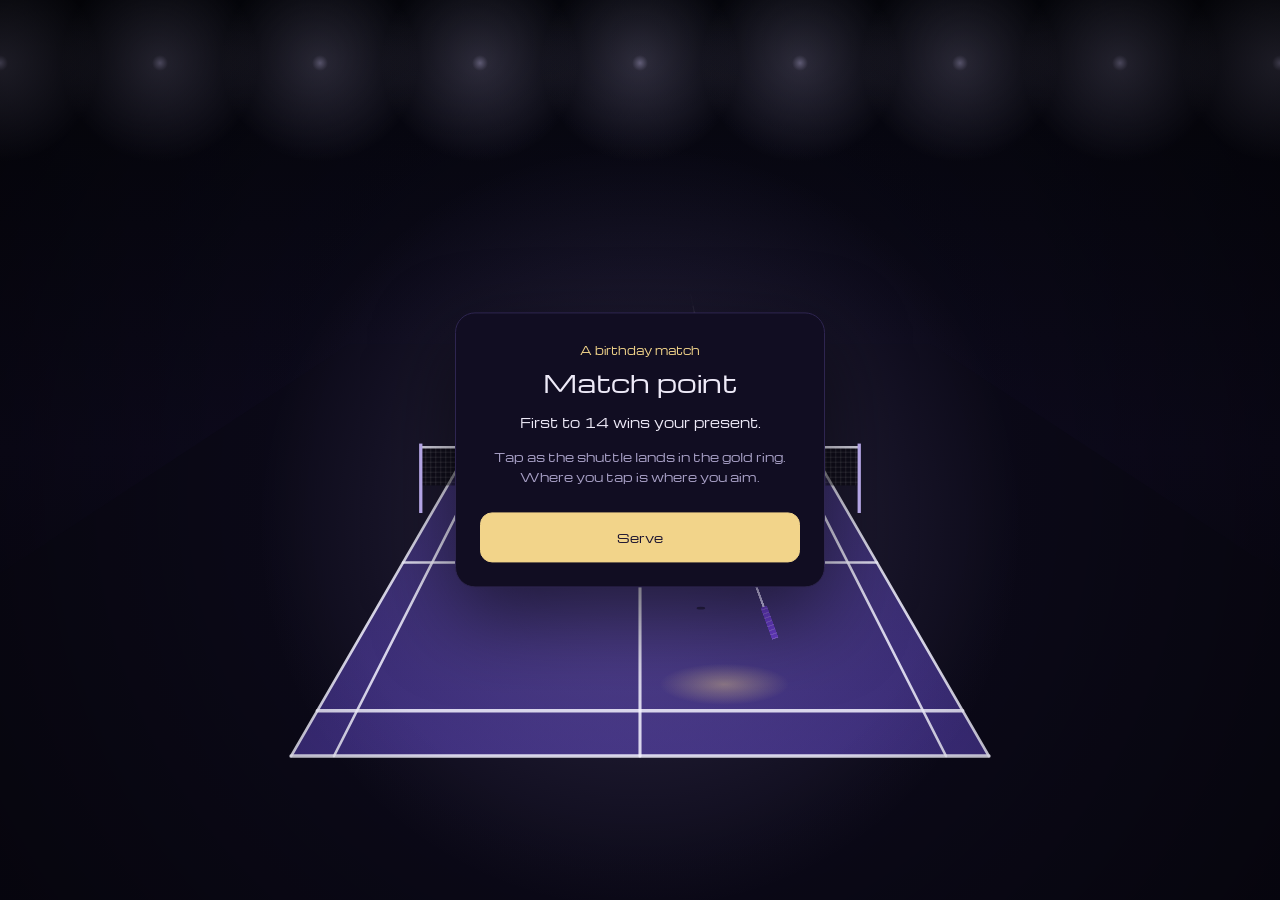
==== beta.html @ b4b5af97 "Initial release Co-Authored-By: Claude Opus 5.5 <noreply@anthropic.com>" ====
<!doctype html>
<html lang="en">
<head>
  <meta charset="utf-8">
  <meta name="viewport" content="width=device-width, initial-scale=1, viewport-fit=cover">
  <meta name="theme-color" content="#05060d">
  <meta name="robots" content="noindex">
  <title>Match point</title>
  <link rel="icon" href="data:image/svg+xml,%3Csvg xmlns='http://www.w3.org/2000/svg' viewBox='0 0 32 32'%3E%3Crect width='32' height='32' rx='7' fill='%2305060d'/%3E%3Ccircle cx='16' cy='21' r='4' fill='%23f2d48a'/%3E%3Cpath d='M12 18 8 6h16l-4 12' fill='none' stroke='%23eeeaf8' stroke-width='2'/%3E%3C/svg%3E">
  <link rel="preconnect" href="https://fonts.googleapis.com">
  <link rel="preconnect" href="https://fonts.gstatic.com" crossorigin>
  <link rel="stylesheet" href="https://fonts.googleapis.com/css2?family=Michroma&display=swap">
  <link rel="stylesheet" href="beta.css">
</head>
<body data-screen="intro">
  <canvas id="court" aria-hidden="true"></canvas>

  <header class="scoreboard" aria-live="polite">
    <span class="who you">KHADIJA</span>
    <span id="score-you" class="points">0</span>
    <span class="dash" aria-hidden="true"></span>
    <span id="score-cpu" class="points">0</span>
    <span class="who">CPU</span>
  </header>

  <p id="callout" class="callout" aria-live="polite"></p>
  <p class="serve-hint">Tap anywhere to serve</p>

  <section class="card" data-for="intro" aria-labelledby="intro-title">
    <p class="eyebrow">A birthday match</p>
    <h1 id="intro-title">Match point</h1>
    <p class="lead">First to 14 wins your present.</p>
    <p class="how">Tap as the shuttle lands in the gold ring. Where you tap is where you aim.</p>
    <button id="start" class="button primary" type="button">Serve</button>
  </section>

  <section class="card" data-for="result" aria-labelledby="result-title" aria-live="polite">
    <h2 id="result-title"></h2>
    <p id="result-score" class="final"></p>
    <p id="result-note" class="how"></p>
    <div class="actions">
      <a id="prize" class="button primary" href="#">Open your present</a>
      <button id="rematch" class="button" type="button">Rematch</button>
    </div>
  </section>

  <script src="prize.js"></script>
  <script src="engine.js"></script>
  <script src="beta.js"></script>
</body>
</html>
---- beta.css ----
/* Beta build: violet court, gold accents. */
:root {
  --night: #05060d;
  --card: #110d22;
  --edge: #2e2550;
  --text: #eeeaf8;
  --muted: #a8a0c6;
  --violet: #7c4fe6;
  --gold: #f2d48a;
}

* { box-sizing: border-box; margin: 0; }

html, body {
  height: 100%;
  overflow: hidden;
  background: var(--night);
  color: var(--text);
  overscroll-behavior: none;
}

body {
  font-family: "Michroma", "Eurostile", sans-serif;
  -webkit-user-select: none;
  user-select: none;
  -webkit-tap-highlight-color: transparent;
  touch-action: manipulation;
}

#court {
  position: fixed;
  inset: 0;
  width: 100%;
  height: 100%;
  touch-action: none;
}

/* Scoreboard */
.scoreboard {
  position: fixed;
  top: max(14px, env(safe-area-inset-top));
  left: 50%;
  display: flex;
  align-items: center;
  gap: 12px;
  padding: 10px 16px;
  border: 1px solid var(--edge);
  border-radius: 12px;
  background: var(--card);
  transform: translate(-50%, -10px);
  opacity: 0;
  pointer-events: none;
  transition: opacity 0.4s, transform 0.4s;
}

body:not([data-screen="intro"]) .scoreboard {
  opacity: 1;
  transform: translate(-50%, 0);
}

.who { font-size: 0.66rem; color: var(--muted); }
.who.you { color: var(--gold); }

.points {
  min-width: 2ch;
  font-size: 1.45rem;
  line-height: 1;
  text-align: center;
  font-variant-numeric: tabular-nums;
}

.points.bump { animation: bump 0.45s cubic-bezier(0.2, 0.9, 0.3, 1.4); }
.dash { width: 10px; height: 2px; background: var(--edge); }

.callout {
  position: fixed;
  top: 42%;
  left: 0;
  right: 0;
  text-align: center;
  font-size: clamp(1.1rem, 5.4vw, 1.5rem);
  opacity: 0;
  pointer-events: none;
}

.callout.show { animation: callout 0.9s ease-out; }
.callout.accent { color: var(--gold); }

.serve-hint {
  position: fixed;
  bottom: max(26px, env(safe-area-inset-bottom));
  left: 16px;
  right: 16px;
  text-align: center;
  font-size: 0.72rem;
  color: var(--muted);
  opacity: 0;
  pointer-events: none;
  transition: opacity 0.3s;
}

body[data-screen="match"][data-phase="serve"] .serve-hint { opacity: 1; }

/* Cards */
.card {
  position: fixed;
  left: 50%;
  top: 50%;
  width: min(100vw - 32px, 370px);
  padding: 30px 24px 24px;
  border: 1px solid var(--edge);
  border-radius: 20px;
  background: var(--card);
  box-shadow: 0 30px 80px rgba(0, 0, 0, 0.55);
  text-align: center;
  transform: translate(-50%, -46%);
  opacity: 0;
  visibility: hidden;
  transition: opacity 0.35s, transform 0.35s, visibility 0s 0.35s;
}

body[data-screen="intro"] [data-for="intro"],
body[data-screen="result"] [data-for="result"] {
  transform: translate(-50%, -50%);
  opacity: 1;
  visibility: visible;
  transition: opacity 0.45s, transform 0.45s cubic-bezier(0.2, 0.8, 0.2, 1);
}

.eyebrow {
  font-size: 0.66rem;
  color: var(--gold);
}

h1, h2 {
  margin-top: 10px;
  font-size: 1.55rem;
  font-weight: 400;
  line-height: 1.2;
}

.lead {
  margin-top: 14px;
  font-size: 0.82rem;
  line-height: 1.6;
}

.how {
  margin: 14px 0 24px;
  font-size: 0.72rem;
  line-height: 1.8;
  color: var(--muted);
}

.final {
  margin-top: 12px;
  font-size: 2.4rem;
  font-variant-numeric: tabular-nums;
  color: var(--gold);
}

.actions { display: grid; gap: 12px; }

.button {
  display: inline-flex;
  align-items: center;
  justify-content: center;
  min-height: 50px;
  width: 100%;
  padding: 0 20px;
  border: 1px solid var(--edge);
  border-radius: 12px;
  background: none;
  color: var(--text);
  font: inherit;
  font-size: 0.78rem;
  text-decoration: none;
  cursor: pointer;
  transition: transform 0.15s, background 0.2s;
}

.button:active { transform: scale(0.97); }

.button.primary {
  border-color: var(--gold);
  background: var(--gold);
  color: #1a1230;
}

.button:focus-visible {
  outline: 2px solid var(--gold);
  outline-offset: 3px;
}

@keyframes bump {
  40% { transform: scale(1.4); color: var(--gold); }
}

@keyframes callout {
  0% { opacity: 0; transform: translateY(10px); }
  20% { opacity: 1; transform: none; }
  70% { opacity: 1; }
  100% { opacity: 0; transform: translateY(-14px); }
}

@media (prefers-reduced-motion: reduce) {
  *, *::before, *::after { animation-duration: 0.01s !important; transition-duration: 0.01s !important; }
}
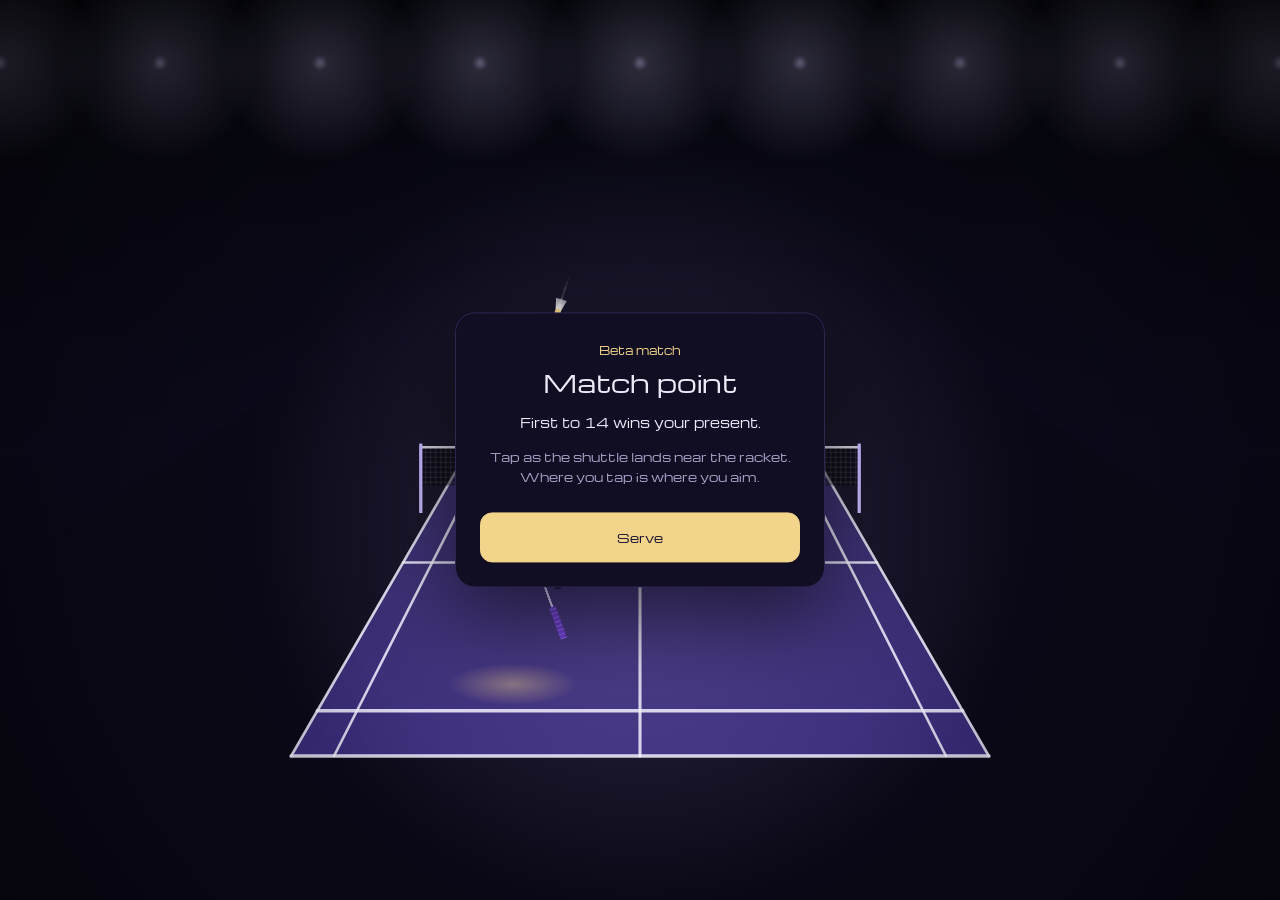
==== commit af36d081: "Update text for player and match description" ====
--- a/beta.html
+++ b/beta.html
@@ -16,7 +16,7 @@
   <canvas id="court" aria-hidden="true"></canvas>
 
   <header class="scoreboard" aria-live="polite">
-    <span class="who you">KHADIJA</span>
+    <span class="who you">PLAYER</span>
     <span id="score-you" class="points">0</span>
     <span class="dash" aria-hidden="true"></span>
     <span id="score-cpu" class="points">0</span>
@@ -27,10 +27,10 @@
   <p class="serve-hint">Tap anywhere to serve</p>
 
   <section class="card" data-for="intro" aria-labelledby="intro-title">
-    <p class="eyebrow">A birthday match</p>
+    <p class="eyebrow">Beta match</p>
     <h1 id="intro-title">Match point</h1>
     <p class="lead">First to 14 wins your present.</p>
-    <p class="how">Tap as the shuttle lands in the gold ring. Where you tap is where you aim.</p>
+    <p class="how">Tap as the shuttle lands near the racket. Where you tap is where you aim.</p>
     <button id="start" class="button primary" type="button">Serve</button>
   </section>
 
@@ -39,7 +39,7 @@
     <p id="result-score" class="final"></p>
     <p id="result-note" class="how"></p>
     <div class="actions">
-      <a id="prize" class="button primary" href="#">Open your present</a>
+      <a id="prize" class="button primary" href="#">Open your prize</a>
       <button id="rematch" class="button" type="button">Rematch</button>
     </div>
   </section>
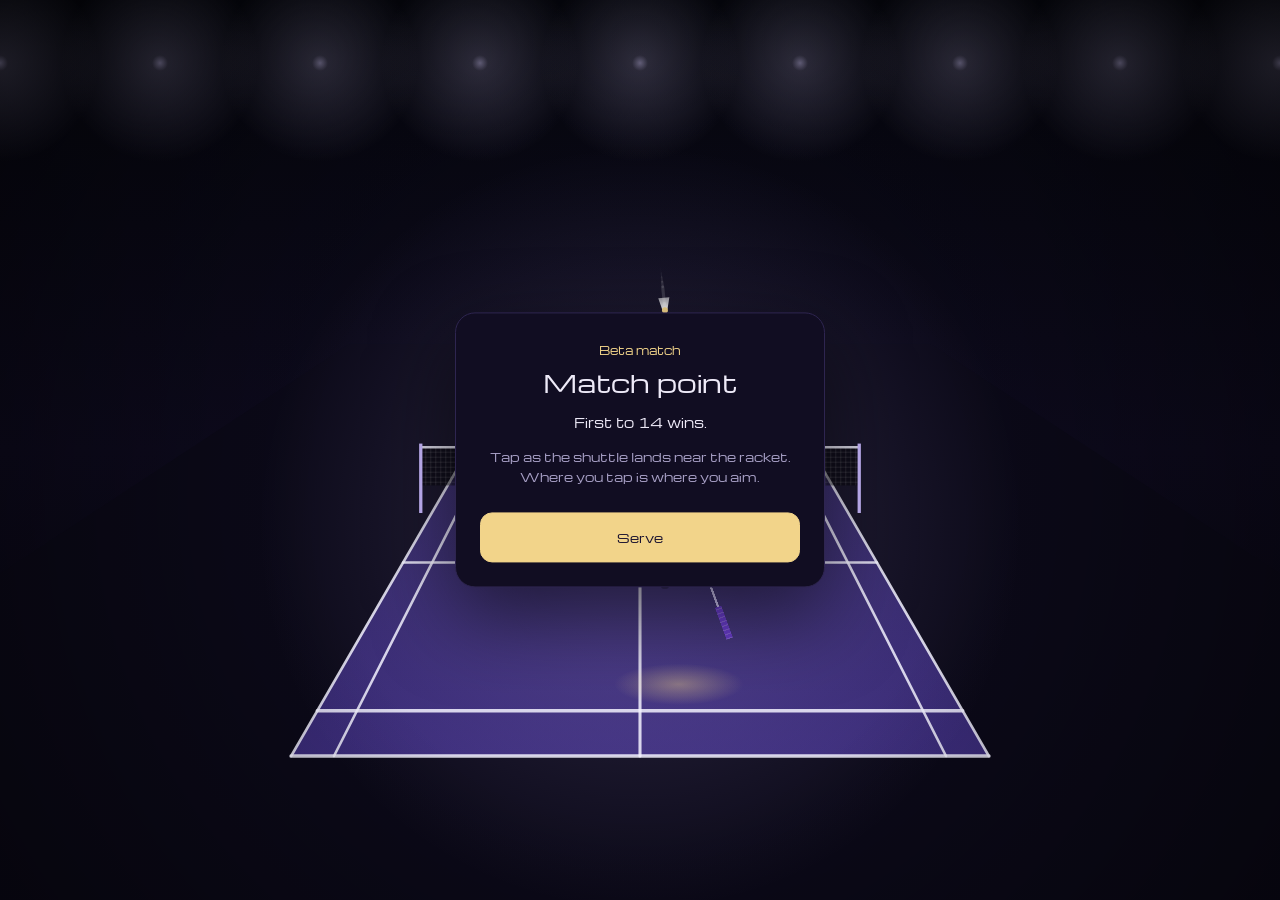
==== commit 725dae96: "Update lead text in beta.html" ====
--- a/beta.html
+++ b/beta.html
@@ -29,7 +29,7 @@
   <section class="card" data-for="intro" aria-labelledby="intro-title">
     <p class="eyebrow">Beta match</p>
     <h1 id="intro-title">Match point</h1>
-    <p class="lead">First to 14 wins your present.</p>
+    <p class="lead">First to 14 wins.</p>
     <p class="how">Tap as the shuttle lands near the racket. Where you tap is where you aim.</p>
     <button id="start" class="button primary" type="button">Serve</button>
   </section>
